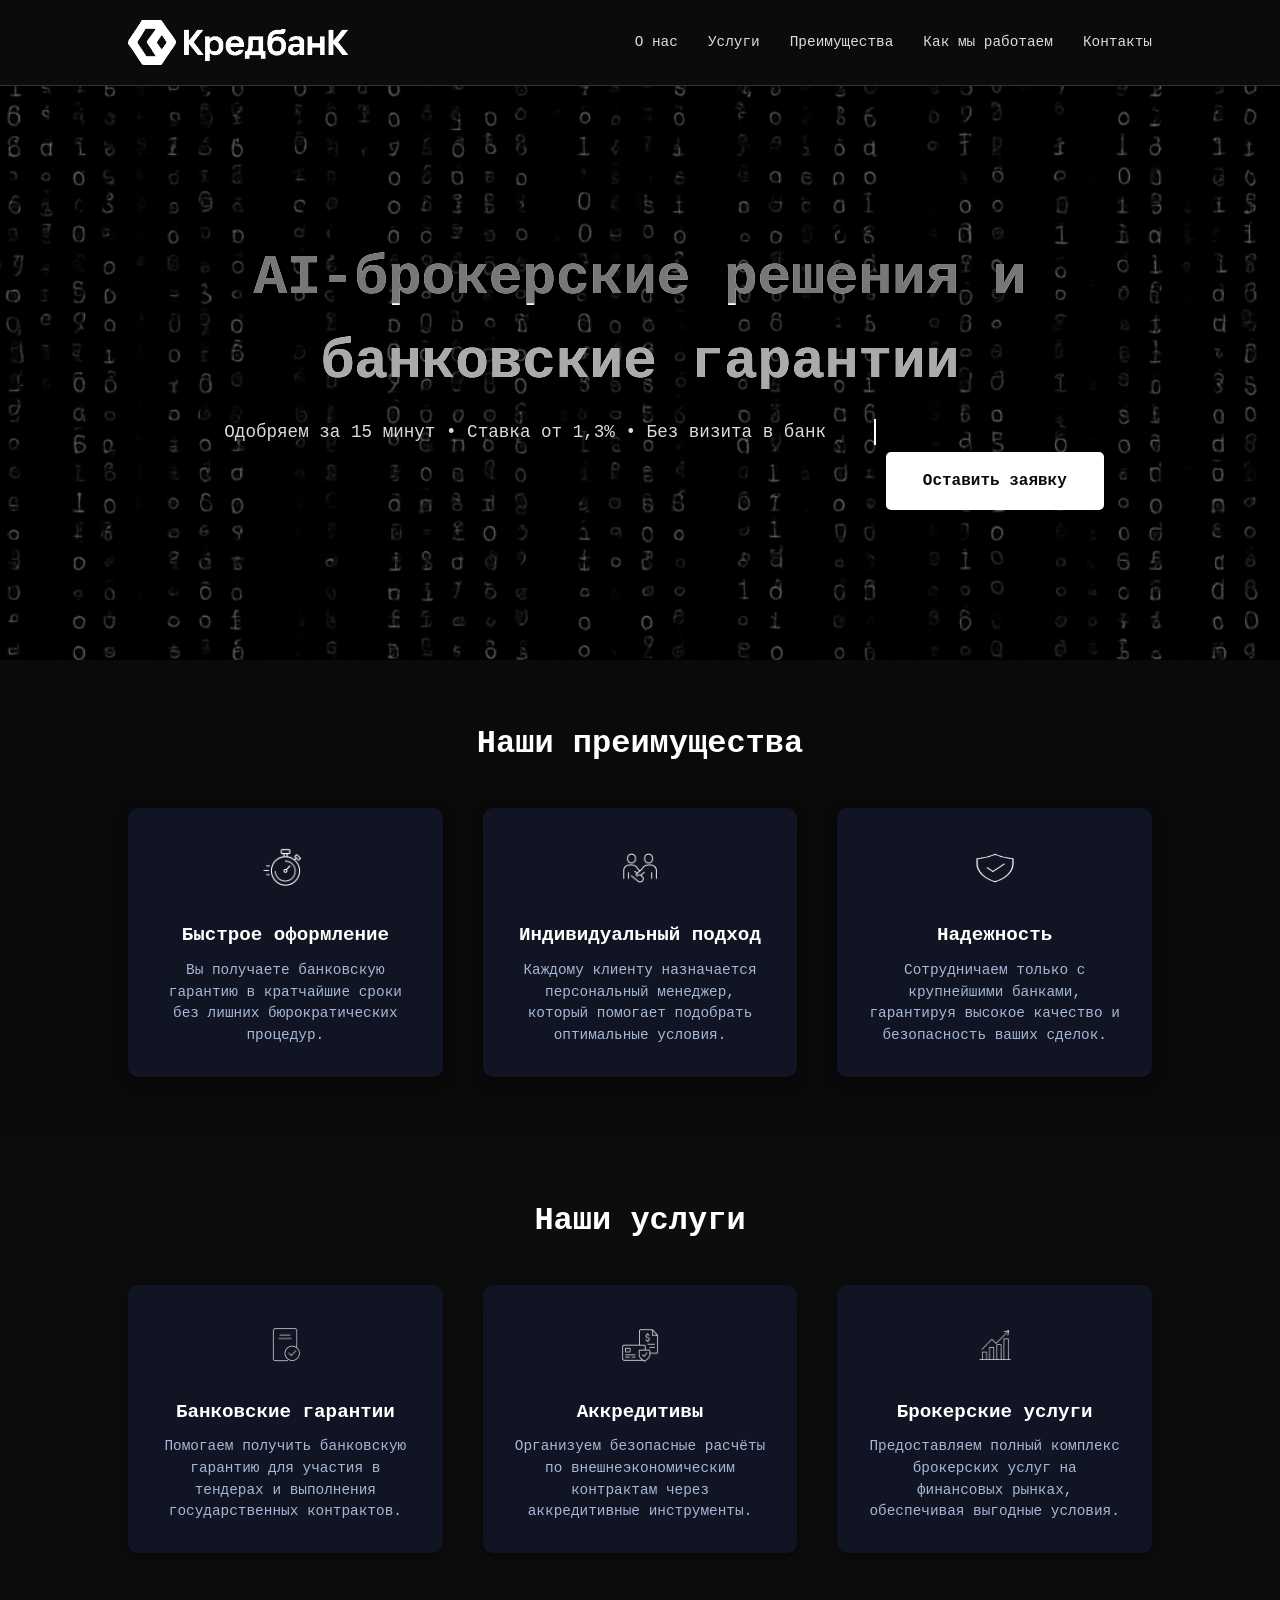
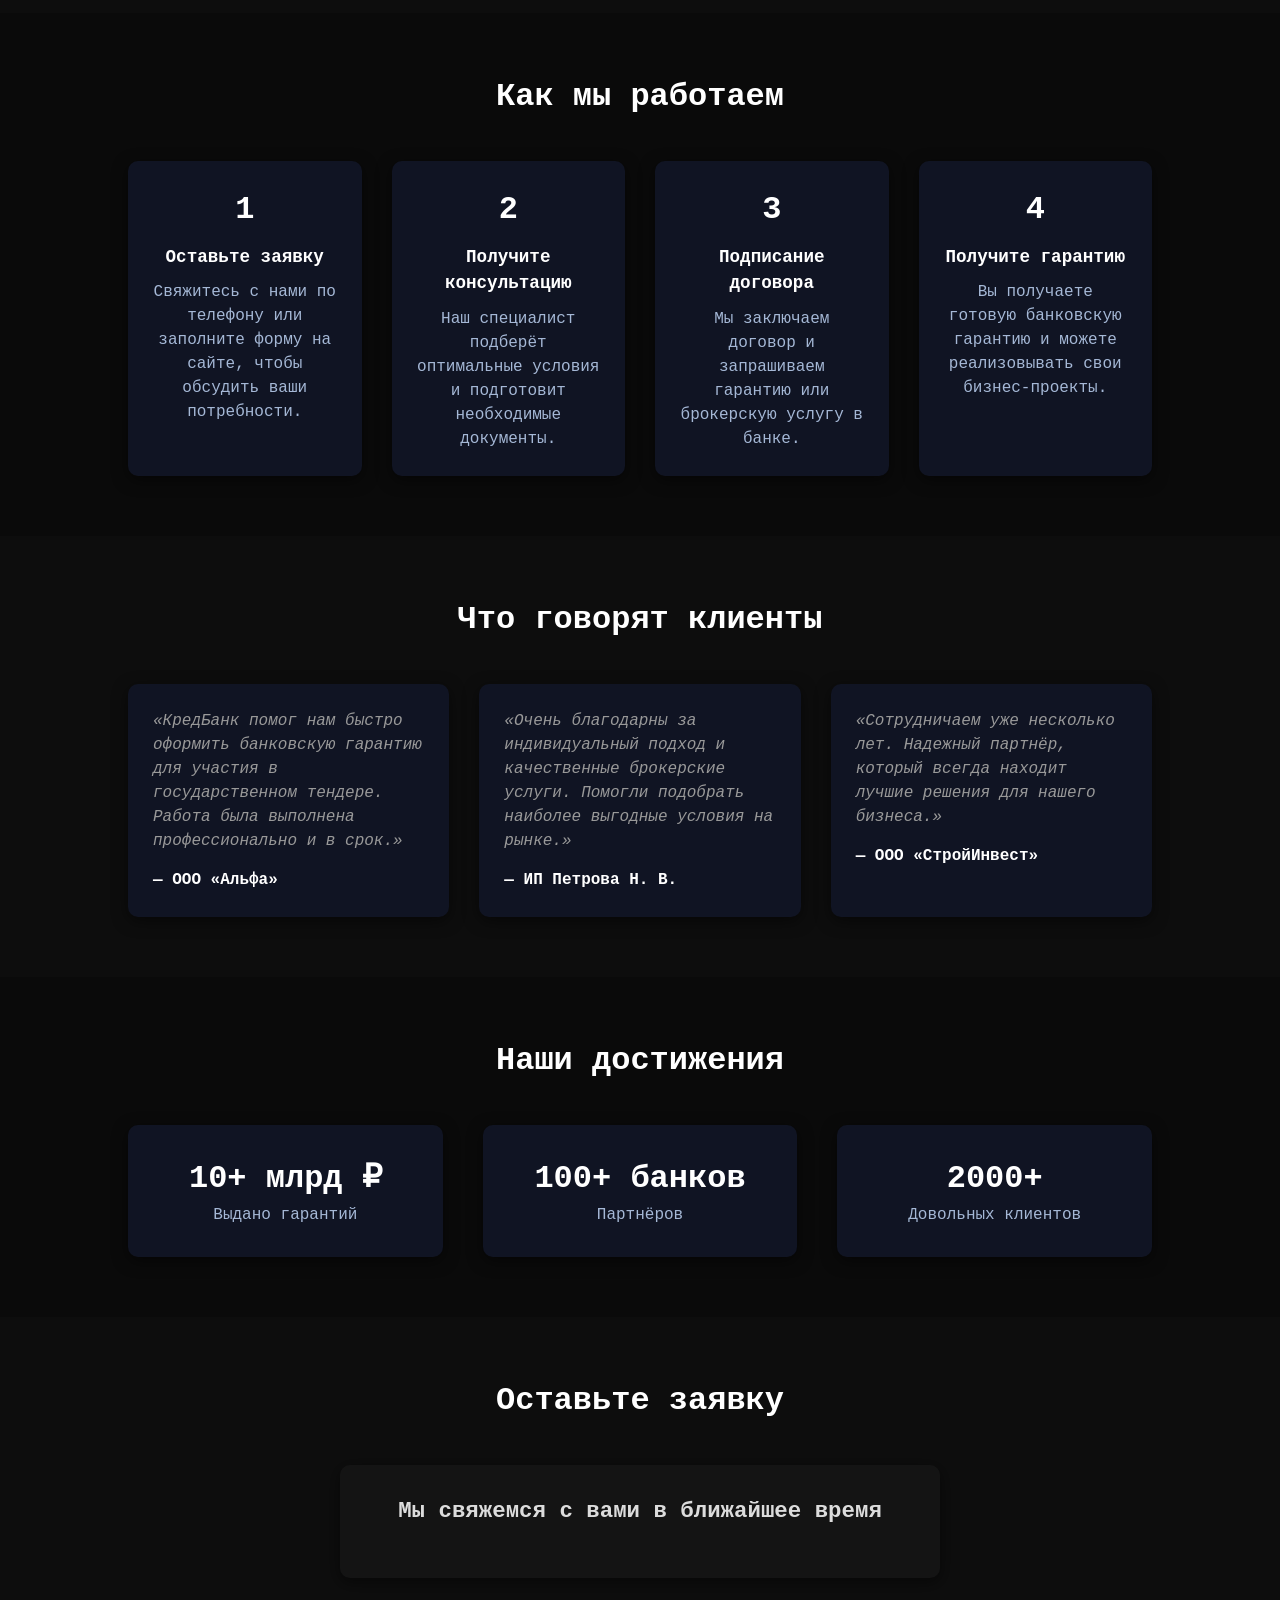
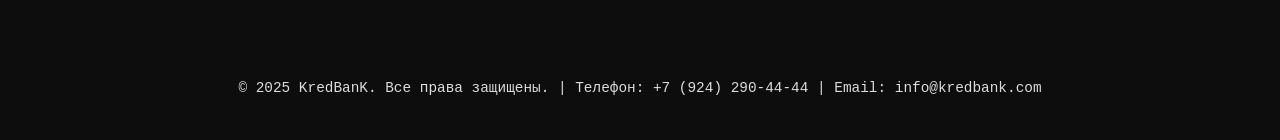
==== index.html @ 659b2a88 "Add files via upload" ====
<!DOCTYPE html>
<html lang="ru">
<head>
    <meta charset="UTF-8">
    <meta name="viewport" content="width=device-width, initial-scale=1.0">
    <title>Брокерские услуги и банковские гарантии | KredBanK</title>
    <style>
        /* Сброс стандартных стилей */
        *, *::before, *::after {
            box-sizing: border-box;
            margin: 0;
            padding: 0;
        }
        body {
            font-family: 'Courier New', Courier, monospace;
            line-height: 1.5;
            /* Светлый текст на тёмном фоне для черно‑белой версии */
            color: #dcdcdc;
            background-color: #0b0b0b;
        }
        a {
            color: inherit;
            text-decoration: none;
        }
        header {
            background-color: #0b0b0b;
            color: #dcdcdc;
            padding: 20px 10vw;
            display: flex;
            align-items: center;
            justify-content: space-between;
            border-bottom: 1px solid #333;
        }
        header .logo {
        display: flex;
        align-items: center;
        gap: 10px;
    }

        .logo-icon {
            /* Отображаем логотип в шапке с сохранением пропорций */
            height: 45px;
            width: auto;
        }
        .logo-text {
            display: none;
        }
        header nav ul {
            list-style: none;
            display: flex;
            gap: 30px;
        }
        header nav li {
            font-size: 0.9rem;
        }
        header nav li a {
            transition: color 0.2s;
        }
        header nav li a:hover {
            color: #ffffff;
        }
        .hero {
            position: relative;
            /* Черно‑белый фон с цифровым узором */
            background-image: url('matrix-bw-bg.png');
            background-size: cover;
            background-position: center;
            background-attachment: fixed;
            color: #ffffff;
            padding: 150px 10vw;
            text-align: center;
            overflow: hidden;
        }
        .hero::before {
            content: '';
            position: absolute;
            top: 0;
            left: 0;
            right: 0;
            bottom: 0;
            background: rgba(0, 0, 0, 0.6);
            z-index: 0;
        }
        .hero > * {
            position: relative;
            z-index: 1;
        }
        /* Заголовок с глитч‑эффектом */
        .hero h1 {
            font-size: 3.5rem;
            margin-bottom: 15px;
            font-weight: 700;
            position: relative;
            display: inline-block;
            color: #ffffff;
        }
        .glitch {
            position: relative;
        }
        .glitch::before,
        .glitch::after {
            content: attr(data-text);
            position: absolute;
            top: 0;
            left: 0;
            width: 100%;
            height: 100%;
            overflow: hidden;
        }
        .glitch::before {
            /* Первый слой глитча серого цвета */
            color: #777;
            clip-path: inset(0 0 60% 0);
            animation: glitchTop 3s infinite linear;
        }
        .glitch::after {
            /* Второй слой глитча чуть светлее */
            color: #aaa;
            clip-path: inset(60% 0 0 0);
            animation: glitchBottom 3s infinite linear;
        }
        @keyframes glitchTop {
            0% { transform: translate(0, 0); }
            20% { transform: translate(-2px, -2px); }
            40% { transform: translate(2px, 2px); }
            60% { transform: translate(-2px, 2px); }
            80% { transform: translate(2px, -2px); }
            100% { transform: translate(0, 0); }
        }
        @keyframes glitchBottom {
            0% { transform: translate(0, 0); }
            20% { transform: translate(2px, 2px); }
            40% { transform: translate(-2px, -2px); }
            60% { transform: translate(2px, -2px); }
            80% { transform: translate(-2px, 2px); }
            100% { transform: translate(0, 0); }
        }
        .hero p {
            /* Стиль описания в блоке hero переопределяется для tagline */
            font-size: 1.1rem;
            max-width: 700px;
            margin: 0 auto 40px auto;
        }
        .hero-tagline {
            /* Типографика с эффектом печатающей машинки */
            font-family: 'Courier New', Courier, monospace;
            font-size: 1.1rem;
            margin-bottom: 30px;
            display: inline-block;
            white-space: nowrap;
            overflow: hidden;
            border-right: 0.15em solid #ffffff;
            animation: typing 6s steps(40, end) 1 forwards, blink-caret 0.8s step-end infinite;
            color: #dcdcdc;
        }
        @keyframes typing {
            from { width: 0; }
            to { width: 100%; }
        }
        @keyframes blink-caret {
            from, to { border-color: transparent; }
            50% { border-color: #ffffff; }
        }
        .btn {
            display: inline-block;
            padding: 15px 35px;
            font-size: 1rem;
            font-weight: 600;
            color: #0b0b0b;
            background-color: #ffffff;
            border-radius: 5px;
            border: 2px solid #ffffff;
            transition: background-color 0.3s, color 0.3s;
        }
        .btn:hover {
            background-color: transparent;
            color: #ffffff;
        }
        .section {
            padding: 60px 10vw;
            background-color: #0d0d0d;
            opacity: 0;
            transform: translateY(40px);
            transition: all 0.7s ease-out;
        }
        .section:nth-of-type(even) {
            background-color: #0a0a0a;
        }

        .section.fade-in {
            opacity: 1;
            transform: translateY(0);
        }
        .section h2 {
            text-align: center;
            font-size: 2rem;
            margin-bottom: 40px;
            color: #ffffff;
        }
        .features {
            display: flex;
            flex-wrap: wrap;
            gap: 40px;
            justify-content: center;
        }
        .feature-item {
            flex: 1 1 250px;
            background-color: #101423;
            border-radius: 10px;
            box-shadow: 0 4px 15px rgba(0, 0, 0, 0.5);
            padding: 30px;
            text-align: center;
        }
        .feature-item img {
            width: 60px;
            height: 60px;
            margin-bottom: 15px;
            /* Наши иконки уже белые на прозрачном фоне, поэтому фильтры не применяем */
            filter: none;
        }
        .feature-item h3 {
            font-size: 1.2rem;
            margin-bottom: 10px;
            color: #ffffff;
        }
        .feature-item p {
            font-size: 0.9rem;
            /* Светлый текст для лучшей читаемости на тёмном фоне */
            color: #a5b8d6;
        }
        .steps {
            display: grid;
            grid-template-columns: repeat(auto-fit, minmax(220px, 1fr));
            gap: 30px;
        }
        .step-item {
            background-color: #101423;
            border-radius: 10px;
            box-shadow: 0 4px 15px rgba(0, 0, 0, 0.5);
            padding: 25px;
            text-align: center;
        }
        /* Светлый цвет текста в шагах */
        .step-item p {
            color: #a5b8d6;
        }
        .step-number {
            font-size: 2rem;
            font-weight: 700;
            color: #ffffff;
            margin-bottom: 10px;
        }
        .step-item h4 {
            font-size: 1.1rem;
            margin-bottom: 10px;
            color: #ffffff;
        }
        .testimonials {
            display: flex;
            flex-wrap: wrap;
            gap: 30px;
            justify-content: center;
        }
        .testimonial {
            flex: 1 1 280px;
            background-color: #101423;
            border-radius: 10px;
            padding: 25px;
            box-shadow: 0 4px 15px rgba(0, 0, 0, 0.5);
        }
        .testimonial p {
            font-style: italic;
            margin-bottom: 15px;
            color: #999;
        }
        .testimonial span {
            font-weight: 700;
            color: #ffffff;
        }
        /* Форма обратной связи */
        .form-wrapper {
            max-width: 600px;
            margin: 0 auto;
            background-color: #101423;
            padding: 30px;
            border-radius: 10px;
            box-shadow: 0 4px 15px rgba(0, 0, 0, 0.5);
            /* Применяем фильтр к вложенной форме Битрикс, чтобы приглушить фирменные цвета */
            filter: grayscale(1);
        }
        .form-wrapper h3 {
            font-size: 1.4rem;
            margin-bottom: 20px;
            color: #dcdcdc;
            text-align: center;
        }
        .form-wrapper form {
            display: flex;
            flex-direction: column;
            gap: 15px;
        }
        .form-wrapper label {
            font-size: 0.9rem;
            color: #e6e9f0;
        }
        .form-wrapper input, .form-wrapper textarea {
            padding: 10px;
            font-size: 1rem;
            border: 1px solid #404a70;
            border-radius: 5px;
            background-color: #0B0D17;
            color: #e6e9f0;
        }
        .form-wrapper textarea {
            resize: vertical;
            min-height: 100px;
        }
        .form-wrapper button {
            padding: 12px;
            font-size: 1rem;
            font-weight: 600;
            background-color: #ffffff;
            color: #0b0b0b;
            border: 2px solid #ffffff;
            border-radius: 5px;
            cursor: pointer;
            transition: background-color 0.3s, color 0.3s;
        }
        .form-wrapper button:hover {
            background-color: transparent;
            color: #ffffff;
            box-shadow: none;
        }
        footer {
            background-color: #0d0d0d;
            color: #dcdcdc;
            padding: 40px 10vw;
            text-align: center;
        }
        footer p {
            font-size: 0.9rem;
        }
        @media(max-width: 768px) {
            header nav ul {
                gap: 15px;
            }
            .hero h1 {
                font-size: 2rem;
            }
            .hero p {
                font-size: 1rem;
            }
        }
/* Список супер‑офера в хедере */
.offer-list {
    display: flex;
    flex-wrap: wrap;
    gap: 20px;
    justify-content: center;
    margin: 30px 0;
    padding: 0;
    list-style: none;
}
.offer-item {
    display: flex;
    align-items: center;
    gap: 8px;
    font-size: 0.9rem;
    color: #fff;
}
.offer-item img {
    width: 24px;
    height: 24px;
}
/* Секция достижений */
.stats-grid {
    display: flex;
    flex-wrap: wrap;
    gap: 40px;
    justify-content: center;
}
        .stat-item {
            flex: 1 1 200px;
            background-color: #101423;
            border-radius: 10px;
            box-shadow: 0 4px 15px rgba(0, 0, 0, 0.5);
            padding: 30px;
            text-align: center;
        }
        .stat-number {
            font-size: 2rem;
            font-weight: 700;
            color: #ffffff;
            margin-bottom: 10px;
        }
        .stat-item p {
            color: #a5b8d6;
        }

    </style>
</head>
<body>
    <header>
        <div class="logo">
            <!-- Вставляем согласованный логотип вместо текстового написания -->
            <img src="cred-logo-bw.png" alt="KredBanK Logo" class="logo-icon">
        </div>
        <nav>
            <ul>
                <li><a href="#about">О нас</a></li>
                <li><a href="#services">Услуги</a></li>
                <li><a href="#advantages">Преимущества</a></li>
                <li><a href="#steps">Как мы работаем</a></li>
                <li><a href="#contact">Контакты</a></li>
            </ul>
        </nav>
    </header>
    <section class="hero">
        <!-- Используем атрибут data-text для эффекта глитча -->
        <h1 class="glitch" data-text="AI‑брокерские решения и банковские гарантии">AI‑брокерские решения и банковские гарантии</h1>
        <!-- Слоган с эффектом печатающей машинки -->
        <p class="hero-tagline">Одобряем за 15 минут • Ставка от 1,3% • Без визита в банк</p>
        <a href="#contact" class="btn">Оставить заявку</a>
    </section>
    <section id="advantages" class="section">
        <h2>Наши преимущества</h2>
        <div class="features">
            <div class="feature-item">
                <img src="speed-icon-transparent.png" alt="Иконка скорость">
                <h3>Быстрое оформление</h3>
                <p>Вы получаете банковскую гарантию в кратчайшие сроки без лишних бюрократических процедур.</p>
            </div>
            <div class="feature-item">
                <img src="approach-icon-transparent.png" alt="Иконка индивидуальный подход">
                <h3>Индивидуальный подход</h3>
                <p>Каждому клиенту назначается персональный менеджер, который помогает подобрать оптимальные условия.</p>
            </div>
            <div class="feature-item">
                <img src="reliability-icon-transparent.png" alt="Иконка надежность">
                <h3>Надежность</h3>
                <p>Сотрудничаем только с крупнейшими банками, гарантируя высокое качество и безопасность ваших сделок.</p>
            </div>
        </div>
    </section>
    <section id="services" class="section">
        <h2>Наши услуги</h2>
        <div class="features">
            <div class="feature-item">
                <img src="guarantee-icon-transparent.png" alt="Банковские гарантии">
                <h3>Банковские гарантии</h3>
                <p>Помогаем получить банковскую гарантию для участия в тендерах и выполнения государственных контрактов.</p>
            </div>
            <div class="feature-item">
                <img src="accreditive-icon-transparent.png" alt="Аккредитивы">
                <h3>Аккредитивы</h3>
                <p>Организуем безопасные расчёты по внешнеэкономическим контрактам через аккредитивные инструменты.</p>
            </div>
            <div class="feature-item">
                <img src="brokerage-icon-transparent.png" alt="Брокерские услуги">
                <h3>Брокерские услуги</h3>
                <p>Предоставляем полный комплекс брокерских услуг на финансовых рынках, обеспечивая выгодные условия.</p>
            </div>
        </div>
    </section>
    <section id="steps" class="section">
        <h2>Как мы работаем</h2>
        <div class="steps">
            <div class="step-item">
                <div class="step-number">1</div>
                <h4>Оставьте заявку</h4>
                <p>Свяжитесь с нами по телефону или заполните форму на сайте, чтобы обсудить ваши потребности.</p>
            </div>
            <div class="step-item">
                <div class="step-number">2</div>
                <h4>Получите консультацию</h4>
                <p>Наш специалист подберёт оптимальные условия и подготовит необходимые документы.</p>
            </div>
            <div class="step-item">
                <div class="step-number">3</div>
                <h4>Подписание договора</h4>
                <p>Мы заключаем договор и запрашиваем гарантию или брокерскую услугу в банке.</p>
            </div>
            <div class="step-item">
                <div class="step-number">4</div>
                <h4>Получите гарантию</h4>
                <p>Вы получаете готовую банковскую гарантию и можете реализовывать свои бизнес-проекты.</p>
            </div>
        </div>
    </section>
    <section class="section">
        <h2>Что говорят клиенты</h2>
        <div class="testimonials">
            <div class="testimonial">
                <p>«КредБанк помог нам быстро оформить банковскую гарантию для участия в государственном тендере. Работа была выполнена профессионально и в срок.»</p>
                <span>— ООО «Альфа»</span>
            </div>
            <div class="testimonial">
                <p>«Очень благодарны за индивидуальный подход и качественные брокерские услуги. Помогли подобрать наиболее выгодные условия на рынке.»</p>
                <span>— ИП Петрова Н. В.</span>
            </div>
            <div class="testimonial">
                <p>«Сотрудничаем уже несколько лет. Надежный партнёр, который всегда находит лучшие решения для нашего бизнеса.»</p>
                <span>— ООО «СтройИнвест»</span>
            </div>
        </div>
    </section>
<section id="stats" class="section">
    <h2>Наши достижения</h2>
    <div class="stats-grid">
        <div class="stat-item">
            <span class="stat-number">10+ млрд ₽</span>
            <p>Выдано гарантий</p>
        </div>
        <div class="stat-item">
            <span class="stat-number">100+ банков</span>
            <p>Партнёров</p>
        </div>
        <div class="stat-item">
            <span class="stat-number">2000+</span>
            <p>Довольных клиентов</p>
        </div>
    </div>
</section>


    <section id="contact" class="section">
        <h2>Оставьте заявку</h2>
        <div class="form-wrapper">
    <h3>Мы свяжемся с вами в ближайшее время</h3>
    <!-- Вставка CRM-формы Битрикс24 -->
    <script data-b24-form="inline/24/fvjcta" data-skip-moving="true">
    (function(w,d,u){
    var s=d.createElement('script');s.async=true;s.src=u+'?'+(Date.now()/180000|0);
    var h=d.getElementsByTagName('script')[0];h.parentNode.insertBefore(s,h);
    })(window,document,'https://cdn-ru.bitrix24.ru/b1992549/crm/form/loader_24.js');
    </script>
</div>
    </section>
    <footer>
        <p>© 2025 KredBanK. Все права защищены. | Телефон: +7 (924) 290‑44‑44 | Email: info@kredbank.com</p>
    </footer>
    <!-- Анимации появления секций -->
    <script>
        document.addEventListener('DOMContentLoaded', function() {
            const observer = new IntersectionObserver(entries => {
                entries.forEach(entry => {
                    if (entry.isIntersecting) {
                        entry.target.classList.add('fade-in');
                        observer.unobserve(entry.target);
                    }
                });
            }, { threshold: 0.2 });
            document.querySelectorAll('.section').forEach(section => {
                observer.observe(section);
            });
        });
    </script>
    <!-- Если у вас есть JavaScript-код для подключения виджетов Bitrix или аналитики, добавьте его ниже -->
</body>
</html>
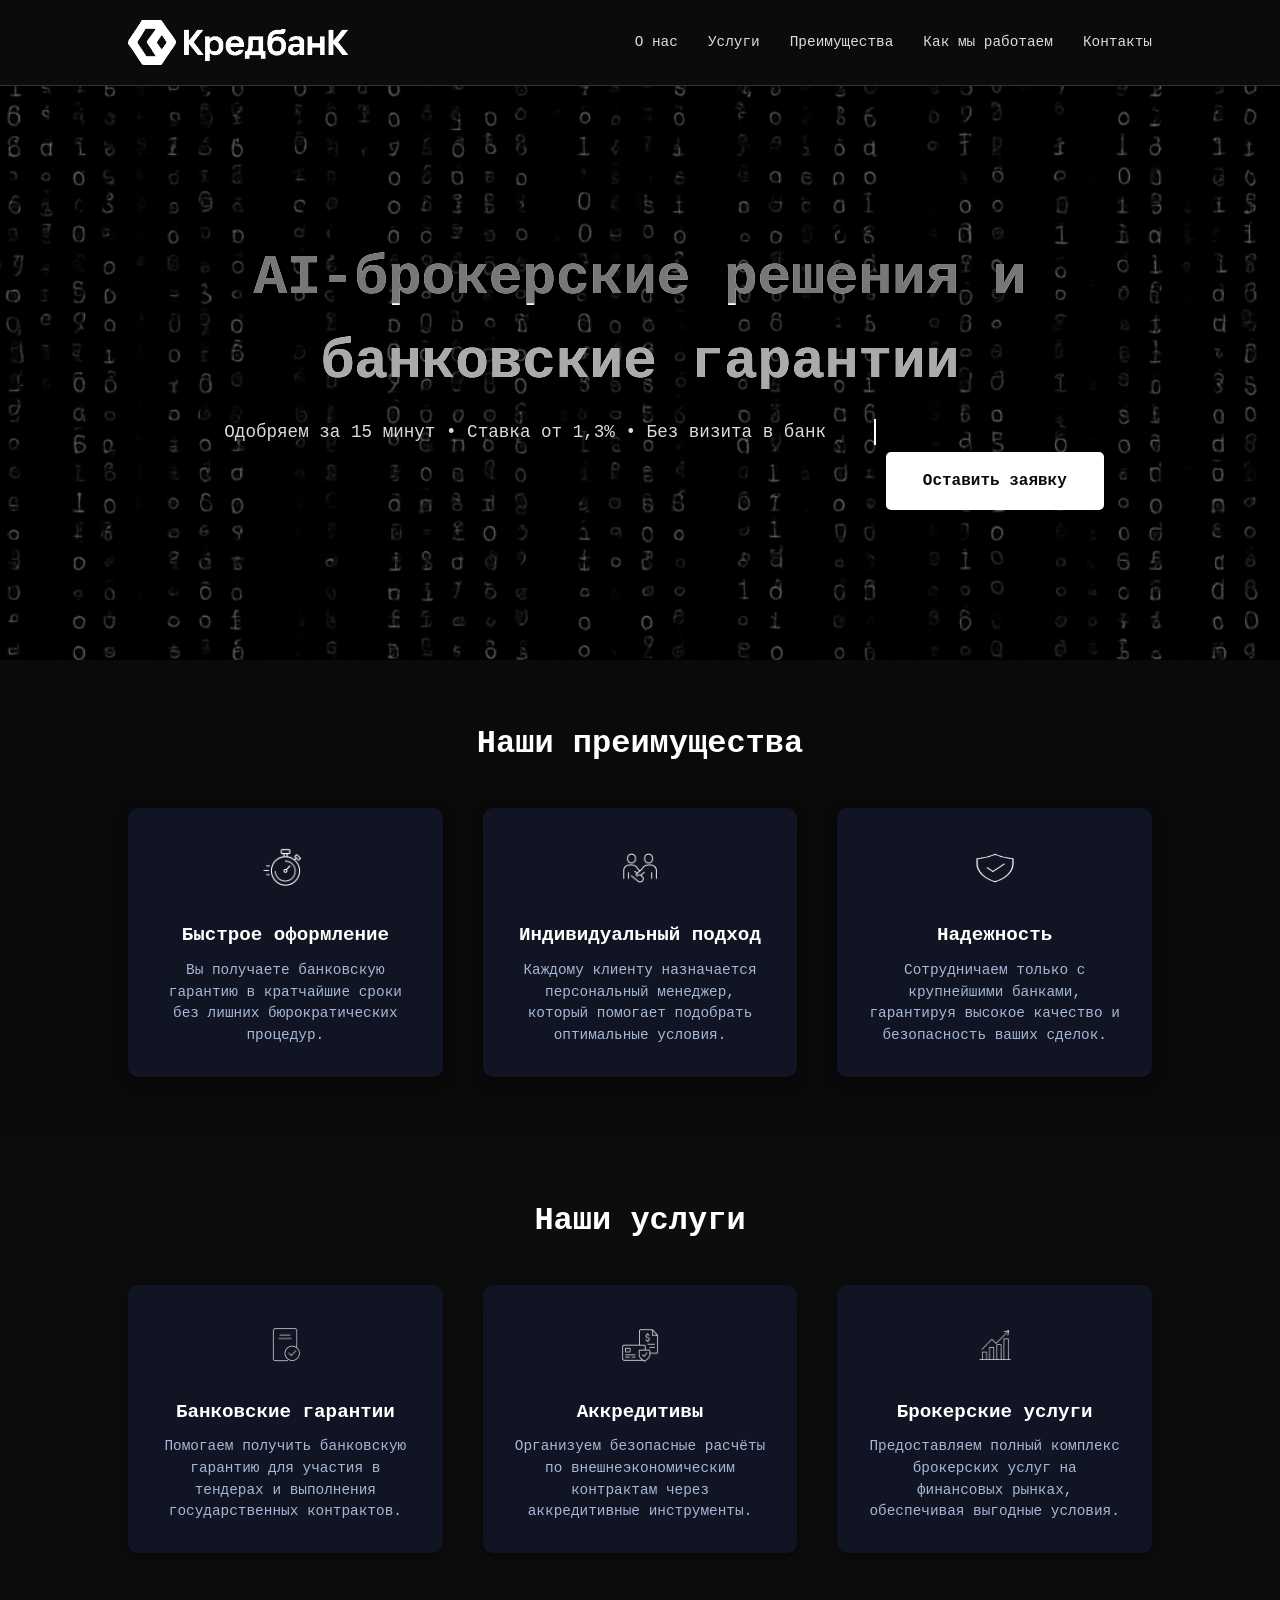
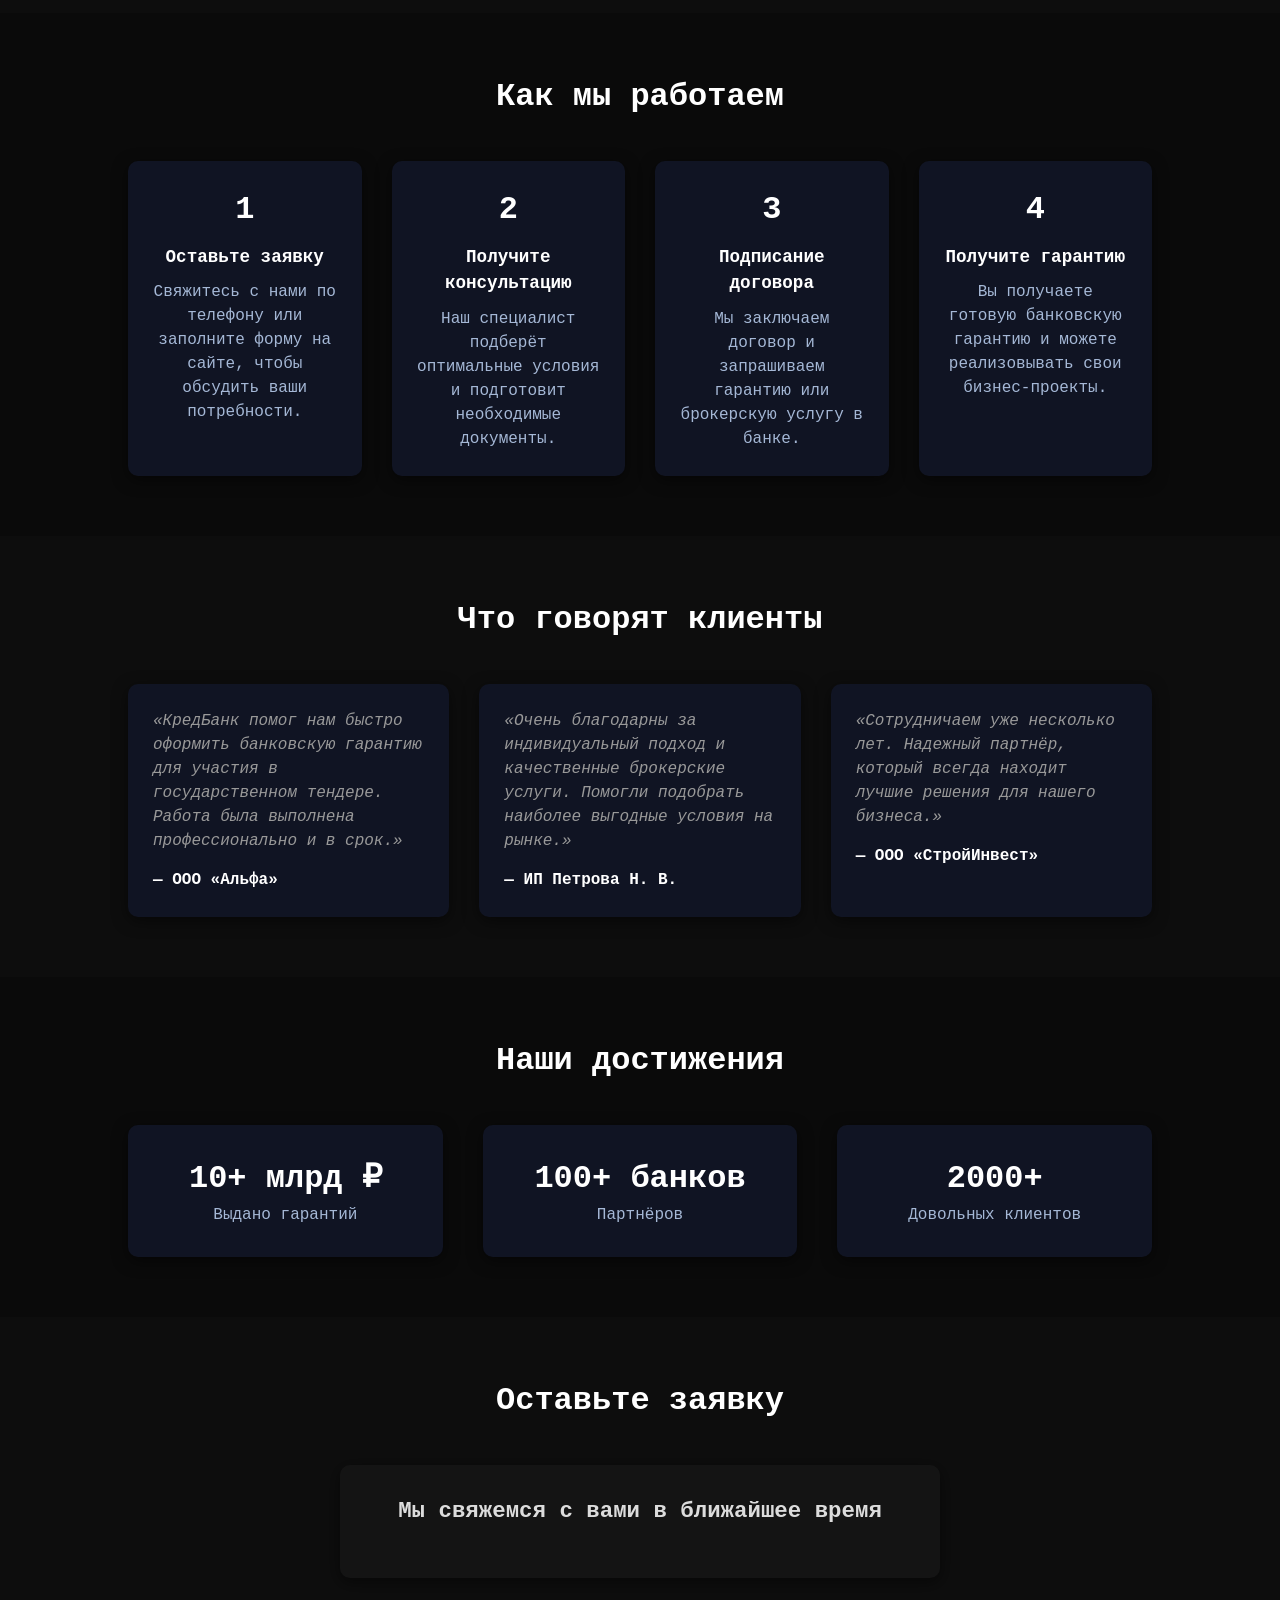
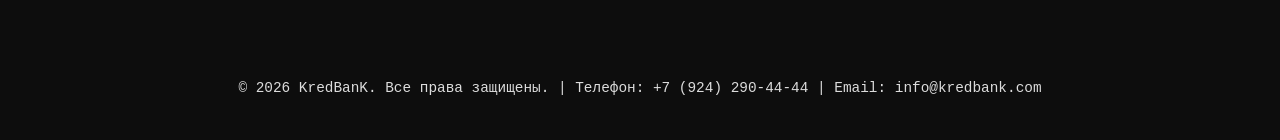
==== commit b67ad475: "Update index.html поменял год на 26" ====
--- a/index.html
+++ b/index.html
@@ -537,7 +537,7 @@
 </div>
     </section>
     <footer>
-        <p>© 2025 KredBanK. Все права защищены. | Телефон: +7 (924) 290‑44‑44 | Email: info@kredbank.com</p>
+        <p>© 2026 KredBanK. Все права защищены. | Телефон: +7 (924) 290‑44‑44 | Email: info@kredbank.com</p>
     </footer>
     <!-- Анимации появления секций -->
     <script>
